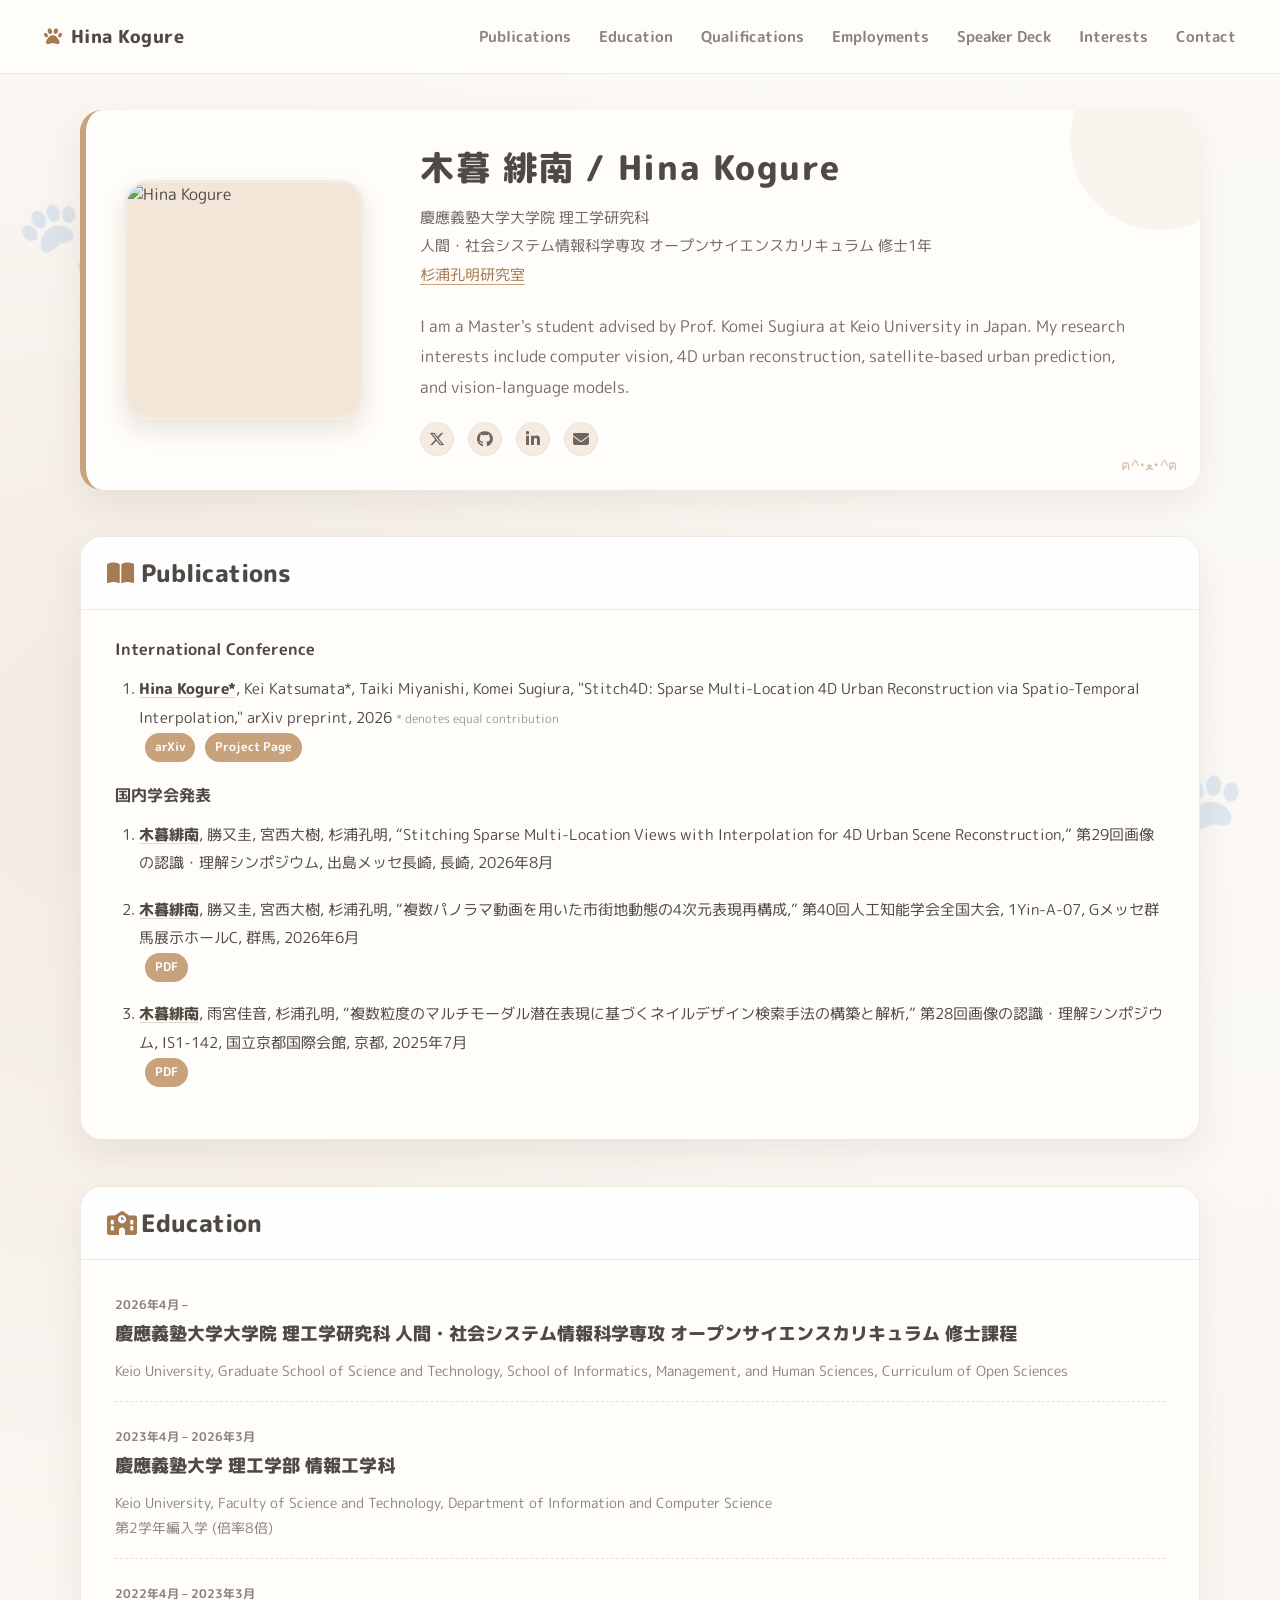
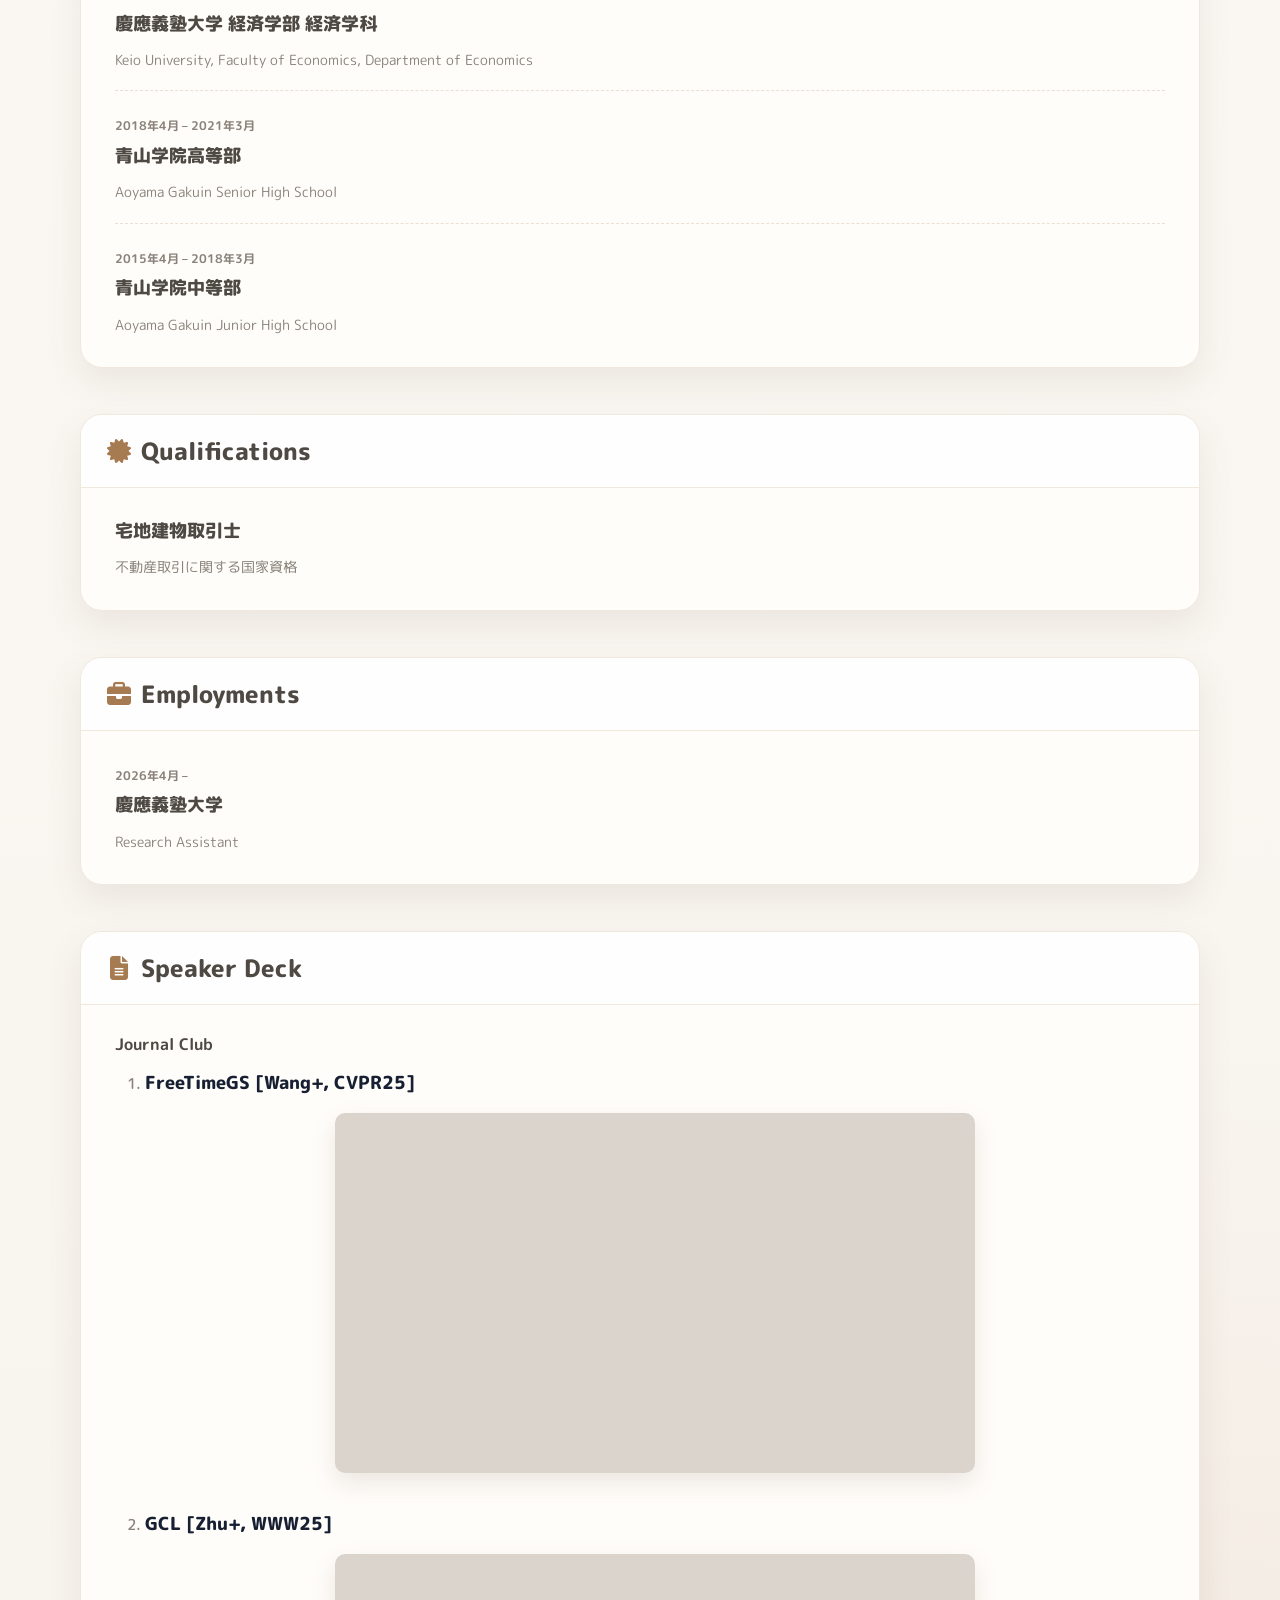
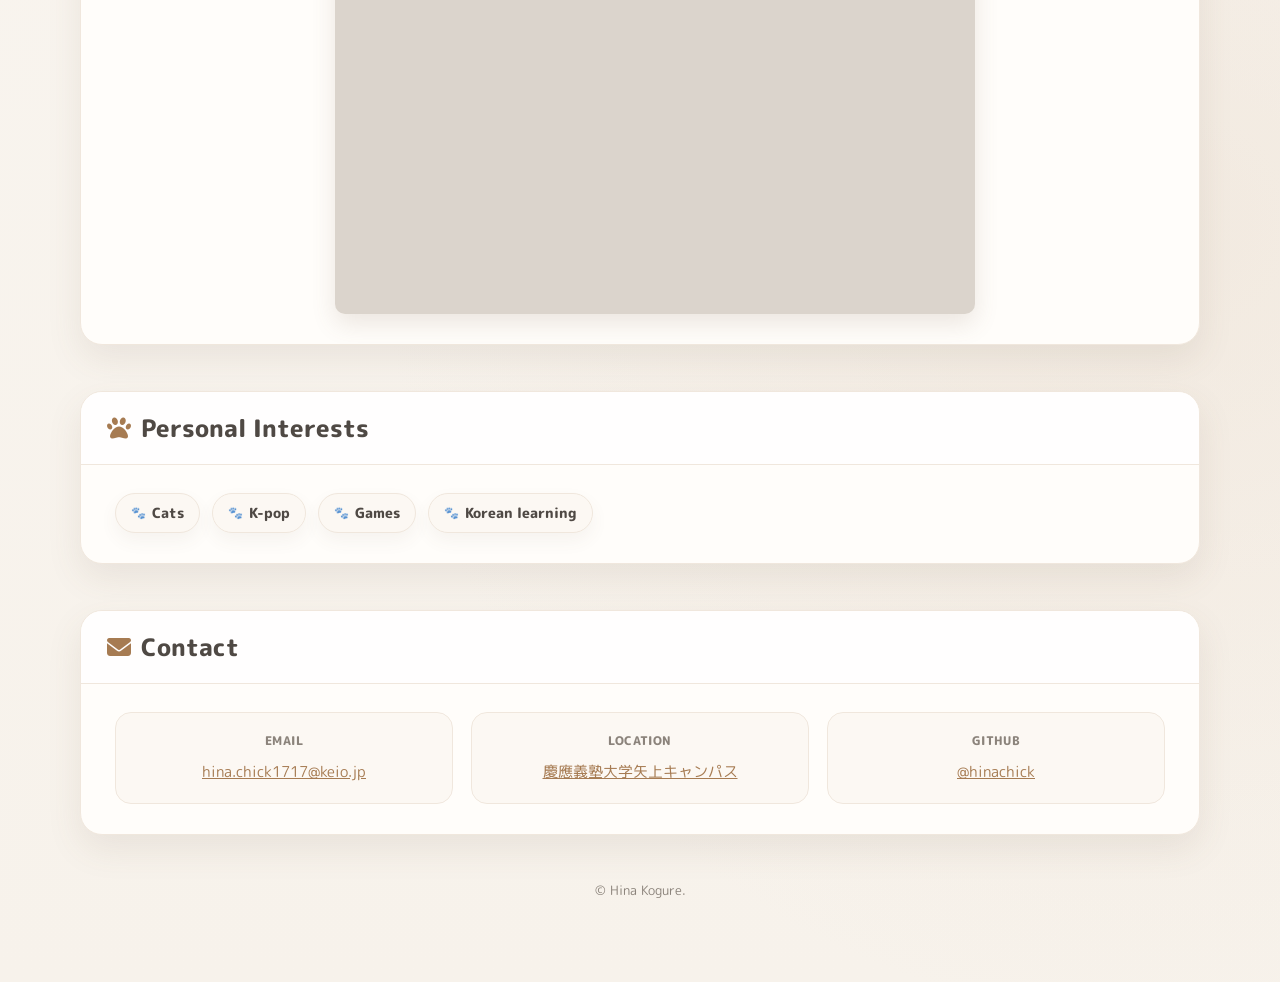
==== index_ver1.html @ 68225195 "update index" ====
<!DOCTYPE html>
<html lang="ja">
<head>
  <meta charset="UTF-8">
  <meta name="viewport" content="width=device-width, initial-scale=1">
  <title>木暮 緋南 / Hina Kogure | Keio University</title>

  <meta name="description" content="木暮緋南（木暮 緋南 / Hina Kogure）のプロフィールページです。慶應義塾大学大学院 理工学研究科に所属し、コンピュータビジョン、4D都市再構成、衛星画像を用いた都市予測、Vision-Language Modelsを研究しています。">

  <meta name="robots" content="index, follow">
  <link rel="canonical" href="https://hinachick.github.io/profile/">
  <link rel="icon" type="image/png" href="images/cat_foot.png" sizes="192x192">
  <link rel="apple-touch-icon" href="images/cat_foot.png">

  <meta property="og:title" content="木暮 緋南 / Hina Kogure">
  <meta property="og:description" content="Keio University graduate student. Research interests include computer vision, 4D urban reconstruction, satellite-based urban prediction, and vision-language models.">
  <meta property="og:type" content="website">
  <meta property="og:url" content="https://hinachick.github.io/profile/">

  <link href="https://fonts.googleapis.com/css2?family=M+PLUS+Rounded+1c:wght@400;500;700;800&display=swap" rel="stylesheet">
  <link rel="stylesheet" href="https://cdnjs.cloudflare.com/ajax/libs/font-awesome/6.5.0/css/all.min.css">

  <style>
    :root {
      --bg: #f8f4ef;
      --card: #fffdfa;
      --text: #4f4944;
      --muted: #8b837b;
      --accent: #c7a27c;
      --accent-dark: #a67b52;
      --accent-light: #e7d8c8;
      --soft: #f0e7dd;
      --shadow: 0 14px 35px rgba(110, 90, 70, 0.10);
    }

    * {
      box-sizing: border-box;
    }

    html {
      scroll-behavior: smooth;
      scroll-padding-top: 50px;
    }

    body {
      margin: 0;
      font-family: "M PLUS Rounded 1c", sans-serif;
      color: var(--text);
      background:
        radial-gradient(circle at 10% 18%, rgba(199, 162, 124, 0.16), transparent 24%),
        radial-gradient(circle at 92% 82%, rgba(231, 216, 200, 0.35), transparent 22%),
        linear-gradient(180deg, #fcfaf7 0%, #f7f2eb 100%);
      min-height: 100vh;
      position: relative;
    }

    body::before,
    body::after {
      position: fixed;
      z-index: -1;
      pointer-events: none;
      color: rgba(166, 123, 82, 0.12);
      font-size: 92px;
    }

    body::before {
      content: "🐾";
      left: 18px;
      top: 170px;
      transform: rotate(-14deg);
    }

    body::after {
      content: "🐾";
      right: 28px;
      bottom: 54px;
      transform: rotate(10deg);
      font-size: 108px;
    }

    a {
      color: var(--accent-dark);
    }

    .topbar {
      position: sticky;
      top: 0;
      z-index: 10;
      height: 74px;
      padding: 0 44px;
      display: flex;
      align-items: center;
      justify-content: space-between;
      background: rgba(255, 253, 250, 0.90);
      backdrop-filter: blur(14px);
      border-bottom: 1px solid var(--soft);
    }

    .brand {
      font-size: 18px;
      font-weight: 800;
      letter-spacing: 0.03em;
      color: var(--text);
      text-decoration: none;
      display: inline-flex;
      align-items: center;
      gap: 8px;
    }

    .brand i {
      color: var(--accent-dark);
    }

    .topnav {
      display: flex;
      gap: 28px;
      align-items: center;
    }

    .topnav a {
      color: var(--muted);
      text-decoration: none;
      font-size: 15px;
      font-weight: 700;
      transition: 0.2s ease;
    }

    .topnav a:hover {
      color: var(--accent-dark);
    }

    .page {
      width: min(1120px, calc(100% - 44px));
      margin: 36px auto 80px;
    }

    .hero {
      display: grid;
      grid-template-columns: 260px 1fr;
      gap: 36px;
      align-items: center;
      background: var(--card);
      border-left: 6px solid var(--accent);
      border-radius: 22px;
      padding: 34px 38px;
      box-shadow: var(--shadow);
      position: relative;
      overflow: hidden;
    }

    .hero::before {
      content: "";
      position: absolute;
      width: 180px;
      height: 180px;
      border-radius: 50%;
      background: rgba(199, 162, 124, 0.10);
      right: -50px;
      top: -60px;
    }

    .hero::after {
      content: "ฅ^•ﻌ•^ฅ";
      position: absolute;
      right: 22px;
      bottom: 14px;
      font-size: 14px;
      color: rgba(166, 123, 82, 0.50);
      letter-spacing: 0.04em;
    }

    .photo {
      width: 240px;
      height: 240px;
      border-radius: 24px;
      overflow: hidden;
      background: #f1e6d8;
      box-shadow: 0 10px 24px rgba(120, 95, 70, 0.16);
      border: 3px solid #f5ede4;
    }

    .photo img {
      width: 100%;
      height: 100%;
      object-fit: cover;
      object-position: center 30%;
      display: block;
    }

    .hero-text {
      position: relative;
      z-index: 1;
    }

    h1 {
      margin: 0 0 12px;
      font-size: 34px;
      letter-spacing: 0.05em;
      color: var(--text);
      font-weight: 800;
      line-height: 1.4;
    }

    .jp-info {
      margin: 0 0 14px;
      line-height: 1.9;
      font-size: 15px;
      color: #6f675f;
    }

    .lab-link {
      color: var(--accent-dark);
      text-decoration: underline;
      text-underline-offset: 4px;
      text-decoration-color: var(--accent);
    }

    .intro {
      margin: 22px 0 20px;
      font-size: 16px;
      line-height: 1.9;
      color: #756d66;
      max-width: 720px;
    }

    .icons {
      display: flex;
      gap: 14px;
      align-items: center;
      margin-top: 8px;
    }

    .icons a {
      width: 34px;
      height: 34px;
      border-radius: 50%;
      display: grid;
      place-items: center;
      color: #6e665d;
      background: #f4ece3;
      text-decoration: none;
      transition: 0.2s ease;
      border: 1px solid #efe2d3;
    }

    .icons a:hover {
      color: white;
      background: var(--accent-dark);
      transform: translateY(-2px);
    }

    .section {
      margin-top: 46px;
      background: var(--card);
      border-radius: 22px;
      box-shadow: var(--shadow);
      border: 1px solid var(--soft);
      overflow: hidden;
      scroll-margin-top: 50px;
    }

    .section-title {
      margin: 0;
      padding: 18px 26px;
      font-size: 24px;
      font-weight: 800;
      color: var(--text);
      border-bottom: 1px solid var(--soft);
      background: rgba(255, 255, 255, 0.78);
      display: flex;
      align-items: center;
      gap: 10px;
    }

    .section-title i {
      color: var(--accent-dark);
      width: 24px;
      text-align: center;
    }

    .section-body {
      padding: 28px 34px 30px;
    }

    .subheading {
      font-size: 16px;
      color: var(--text);
      margin: 0 0 14px 0;
      font-weight: 700;
    }

    .pub-list {
      margin: 0 0 22px 0;
      padding-left: 24px;
    }

    .pub-list li {
      margin-bottom: 18px;
      line-height: 1.9;
      font-size: 15px;
      color: var(--text);
    }

    .pub-list strong {
      color: var(--text);
      font-weight: 800;
      text-decoration: underline;
      text-decoration-color: var(--accent-light);
      text-underline-offset: 3px;
    }

    .tag {
      display: inline-block;
      margin-left: 6px;
      padding: 3px 10px;
      border-radius: 999px;
      background: var(--accent);
      color: white;
      font-size: 12px;
      font-weight: 700;
      text-decoration: none;
      vertical-align: middle;
    }

    .tag:hover {
      background: var(--accent-dark);
    }

    .mini-card {
      padding: 18px 0;
      border-bottom: 1px dashed #eadfd2;
    }

    .mini-card:last-child {
      border-bottom: none;
      padding-bottom: 0;
    }

    .mini-card:first-child {
      padding-top: 0;
    }

    .mini-card h3 {
      margin: 0 0 8px;
      color: var(--text);
      font-size: 18px;
      font-weight: 800;
      line-height: 1.7;
    }

    .mini-card .date {
      font-size: 12px;
      color: var(--muted);
      font-weight: 700;
      display: inline-block;
      margin-bottom: 4px;
    }

    .mini-card p,
    .mini-card li {
      margin: 0;
      font-size: 14px;
      line-height: 1.8;
      color: var(--muted);
    }

    .interest-list {
      display: flex;
      flex-wrap: wrap;
      gap: 12px;
    }

    .interest-list span {
      display: inline-flex;
      align-items: center;
      gap: 6px;
      padding: 9px 15px;
      border-radius: 999px;
      background: #fcf8f3;
      border: 1px solid var(--soft);
      color: var(--text);
      font-size: 14px;
      font-weight: 800;
      box-shadow: 0 8px 18px rgba(110, 90, 70, 0.06);
    }

    .interest-list span::before {
      content: "🐾";
      font-size: 12px;
      opacity: 0.72;
    }

    .contact-grid {
      display: grid;
      grid-template-columns: repeat(3, minmax(0, 1fr));
      gap: 18px;
    }

    .contact-card {
      background: #fcf8f3;
      border: 1px solid var(--soft);
      border-radius: 16px;
      padding: 18px 16px;
      text-align: center;
    }

    .contact-card .label {
      font-size: 12px;
      color: var(--muted);
      margin: 0 0 8px 0;
      text-transform: uppercase;
      font-weight: 800;
      letter-spacing: 0.04em;
    }

    .contact-card p {
      margin: 0;
      font-size: 15px;
      line-height: 1.7;
      word-break: break-word;
    }

    .footer {
      text-align: center;
      margin-top: 44px;
      color: var(--muted);
      font-size: 13px;
      line-height: 1.8;
    }

    .deck-list {
      margin: 0;
      padding-left: 30px;
    }

    .deck-list > li {
      margin-bottom: 38px;
      color: var(--muted);
      font-size: 15px;
      font-weight: 500;
    }

    .deck-list > li:last-child {
      margin-bottom: 0;
    }

    .deck-title {
      margin: 0 0 18px;
      font-size: 18px;
      line-height: 1.4;
      font-weight: 800;
    }

    .deck-title a {
      position: relative;
      display: inline-block;
      color: #172033;
      text-decoration: none;
      transition: 0.2s ease;
    }

    .deck-title a::after {
      content: "";
      position: absolute;
      left: 0;
      bottom: -4px;
      width: 100%;
      height: 3px;
      background: var(--accent-dark);
      transform: scaleX(0);
      transform-origin: left;
      opacity: 0;
      transition: transform 0.25s ease, opacity 0.25s ease;
    }

    .deck-title a:hover {
      color: var(--accent-dark);
    }

    .deck-title a:hover::after {
      transform: scaleX(1);
      opacity: 1;
    }

    .deck-thumb {
      width: min(70%, 640px);
      aspect-ratio: 16 / 9;
      position: relative;
      border-radius: 10px;
      overflow: hidden;
      background: #f4ece3;
      box-shadow: 0 10px 24px rgba(120, 95, 70, 0.14);
      margin: 0 auto;
    }

    .deck-thumb .speakerdeck-iframe {
      position: absolute;
      inset: 0;
      width: 100% !important;
      height: 100% !important;
      border: 0 !important;
      display: block;
      border-radius: 10px;
      box-shadow: none !important;
    }

    @media (max-width: 820px) {
      .deck-list {
        padding-left: 22px;
      }

      .deck-thumb {
        width: 100%;
      }

      .deck-title {
        font-size: 18px;
      }
    }

    @media (max-width: 900px) {
      .contact-grid {
        grid-template-columns: 1fr;
      }
    }

    @media (max-width: 820px) {
      html {
        scroll-padding-top: 130px;
      }

      .section {
        scroll-margin-top: 130px;
      }

      .topbar {
        height: auto;
        padding: 18px 22px;
        flex-direction: column;
        gap: 12px;
      }

      .topnav {
        flex-wrap: wrap;
        justify-content: center;
        gap: 14px 20px;
      }

      .page {
        width: min(100% - 24px, 1120px);
        margin-top: 24px;
      }

      .hero {
        grid-template-columns: 1fr;
        text-align: center;
        padding: 28px 22px;
      }

      .hero::after {
        display: none;
      }

      .photo {
        margin: 0 auto;
        width: 220px;
        height: 220px;
      }

      .icons {
        justify-content: center;
      }

      .section-body {
        padding: 24px 22px 26px;
      }
    }
  </style>
</head>

<body>
  <header class="topbar">
    <a class="brand" href="#top">
      <i class="fa-solid fa-paw"></i>
      Hina Kogure
    </a>

    <nav class="topnav">
      <a href="#publications">Publications</a>
      <a href="#education">Education</a>
      <a href="#qualifications">Qualifications</a>
      <a href="#work">Employments</a>
      <a href="#speakerdeck">Speaker Deck</a>
      <a href="#interests">Interests</a>
      <a href="#contact">Contact</a>
    </nav>
  </header>

  <main id="top" class="page">
    <section class="hero">
      <div class="photo">
        <img src="images/profile.jpg" alt="Hina Kogure">
      </div>

      <div class="hero-text">
        <h1>木暮 緋南 / Hina Kogure</h1>

        <p class="jp-info">
          慶應義塾大学大学院 理工学研究科<br>
          人間・社会システム情報科学専攻 オープンサイエンスカリキュラム 修士1年<br>
          <a class="lab-link" href="https://smilab.org/">杉浦孔明研究室</a>
        </p>

        <p class="intro">
          I am a Master&apos;s student advised by Prof. Komei Sugiura at Keio University in Japan.
          My research interests include computer vision, 4D urban reconstruction,
          satellite-based urban prediction, and vision-language models.
        </p>

        <div class="icons">
          <a href="https://x.com/koguhina?s=21&t=QMdFX69dvNEB9xSfCIvuYQ" aria-label="X"><i class="fa-brands fa-x-twitter"></i></a>
          <a href="https://github.com/hinachick" aria-label="GitHub"><i class="fa-brands fa-github"></i></a>
          <a href="https://www.linkedin.com/in/hina-kogure-a66ba0412/?isSelfProfile=true" aria-label="LinkedIn"><i class="fa-brands fa-linkedin-in"></i></a>
          <a href="mailto:hina.chick1717@keio.jp" aria-label="Email"><i class="fa-solid fa-envelope"></i></a>
        </div>
      </div>
    </section>

    <section id="publications" class="section">
      <h2 class="section-title">
        <i class="fa-solid fa-book-open"></i>
        Publications
      </h2>

      <div class="section-body">
        <h3 class="subheading">International Conference</h3>
        <ol class="pub-list">
          <li>
            <strong>Hina Kogure*</strong>, Kei Katsumata*, Taiki Miyanishi, Komei Sugiura,
            "Stitch4D: Sparse Multi-Location 4D Urban Reconstruction via Spatio-Temporal Interpolation,"
            arXiv preprint, 2026
            <span style="font-size: 12px; color: #999;">* denotes equal contribution</span>
            <br>
            <a class="tag" href="https://arxiv.org/abs/2604.07923" target="_blank">arXiv</a>
            <a class="tag" href="https://stitch4d-project-page.vercel.app/" target="_blank">Project Page</a>
          </li>
        </ol>

        <h3 class="subheading">国内学会発表</h3>
        <ol class="pub-list">
          <li>
            <strong>木暮緋南</strong>, 勝又圭, 宮西大樹, 杉浦孔明,
            “Stitching Sparse Multi-Location Views with Interpolation for 4D Urban Scene Reconstruction,”
            第29回画像の認識・理解シンポジウム, 出島メッセ長崎, 長崎, 2026年8月
          </li>

          <li>
            <strong>木暮緋南</strong>, 勝又圭, 宮西大樹, 杉浦孔明,
            “複数パノラマ動画を用いた市街地動態の4次元表現再構成,”
            第40回人工知能学会全国大会, 1Yin-A-07, Gメッセ群馬展示ホールC, 群馬, 2026年6月
            <br>
            <a class="tag" href="https://smilab.org/pdf/2026/2026-06-09T19:41:54+09:00_Hina_Kogure.pdf" target="_blank">PDF</a>
          </li>

          <li>
            <strong>木暮緋南</strong>, 雨宮佳音, 杉浦孔明,
            “複数粒度のマルチモーダル潜在表現に基づくネイルデザイン検索手法の構築と解析,”
            第28回画像の認識・理解シンポジウム, IS1-142, 国立京都国際会館, 京都, 2025年7月
            <br>
            <a class="tag" href="https://smilab.org/pdf/2025/2025-08-05T00:50:38+09:00_Hina_Kogure.pdf" target="_blank">PDF</a>
          </li>
        </ol>
      </div>
    </section>

    <section id="education" class="section">
      <h2 class="section-title">
        <i class="fa-solid fa-school"></i>
        Education
      </h2>

      <div class="section-body">
        <div class="mini-card">
          <h3>
            <span class="date">2026年4月 –</span><br>
            慶應義塾大学大学院 理工学研究科 人間・社会システム情報科学専攻 オープンサイエンスカリキュラム 修士課程
          </h3>
          <p>Keio University, Graduate School of Science and Technology, School of Informatics, Management, and Human Sciences, Curriculum of Open Sciences</p>
        </div>

        <div class="mini-card">
          <h3>
            <span class="date">2023年4月 – 2026年3月</span><br>
            慶應義塾大学 理工学部 情報工学科
          </h3>
          <p>Keio University, Faculty of Science and Technology, Department of Information and Computer Science</p>
          <p>第2学年編入学 (倍率8倍)</p>
        </div>

        <div class="mini-card">
          <h3>
            <span class="date">2022年4月 – 2023年3月</span><br>
            慶應義塾大学 経済学部 経済学科
          </h3>
          <p>Keio University, Faculty of Economics, Department of Economics</p>
        </div>

        <div class="mini-card">
          <h3>
            <span class="date">2018年4月 – 2021年3月</span><br>
            青山学院高等部
          </h3>
          <p>Aoyama Gakuin Senior High School</p>
        </div>

        <div class="mini-card">
          <h3>
            <span class="date">2015年4月 – 2018年3月</span><br>
            青山学院中等部
          </h3>
          <p>Aoyama Gakuin Junior High School</p>
        </div>
      </div>
    </section>

    <section id="qualifications" class="section">
      <h2 class="section-title">
        <i class="fa-solid fa-certificate"></i>
        Qualifications
      </h2>

      <div class="section-body">
        <div class="mini-card">
          <h3>宅地建物取引士</h3>
          <p>不動産取引に関する国家資格</p>
        </div>
      </div>
    </section>

    <section id="work" class="section">
      <h2 class="section-title">
        <i class="fa-solid fa-briefcase"></i>
        Employments
      </h2>

      <div class="section-body">
        <div class="mini-card">
          <h3>
            <span class="date">2026年4月 –</span><br>
            慶應義塾大学
          </h3>
          <p>Research Assistant</p>
        </div>
      </div>
    </section>

    <section id="speakerdeck" class="section">
      <h2 class="section-title">
        <i class="fa-solid fa-file-lines"></i>
        Speaker Deck
      </h2>

      <div class="section-body">
        <h3 class="subheading">Journal Club</h3>
        <ol class="deck-list">
          <li>
            <h3 class="deck-title">
              <a href="https://speakerdeck.com/keio_smilab/journal-club-freetimegs-free-gaussian-primitives-at-anytime-and-anywhere-for-dynamic-scene-reconstruction" target="_blank">
                FreeTimeGS [Wang+, CVPR25]
              </a>
            </h3>

            <div class="deck-thumb">
              <iframe class="speakerdeck-iframe" frameborder="0" src="https://speakerdeck.com/player/a5a41c2ad1b3442493ae348d7340e090" title="[Journal club] FreeTimeGS: Free Gaussian Primitives at Anytime and Anywhere for  Dynamic Scene Reconstruction" allowfullscreen="true" allow="web-share" style="border: 0px; background: padding-box padding-box rgba(0, 0, 0, 0.1); margin: 0px; padding: 0px; border-radius: 6px; box-shadow: rgba(0, 0, 0, 0.2) 0px 5px 40px; width: 100%; height: auto; aspect-ratio: 560 / 315;" data-ratio="1.7777777777777777"></iframe>
            </div>
          </li>

          <li>
            <h3 class="deck-title">
              <a href="https://speakerdeck.com/keio_smilab/journal-club-generalized-contrastive-learning-for-multi-modal-retrieval-and-ranking" target="_blank">
                GCL [Zhu+, WWW25]
              </a>
            </h3>

            <div class="deck-thumb">
              <iframe class="speakerdeck-iframe" frameborder="0" src="https://speakerdeck.com/player/e6f7b73b9ecd4a1e921a90fb2e3944c3" title="[Journal club] Generalized Contrastive Learning for Multi-Modal Retrieval and Ranking" allowfullscreen="true" allow="web-share" style="border: 0px; background: padding-box padding-box rgba(0, 0, 0, 0.1); margin: 0px; padding: 0px; border-radius: 6px; box-shadow: rgba(0, 0, 0, 0.2) 0px 5px 40px; width: 100%; height: auto; aspect-ratio: 560 / 315;" data-ratio="1.7777777777777777"></iframe>
            </div>
          </li>
        </ol>
      </div>
    </section>

    <section id="interests" class="section">
      <h2 class="section-title">
        <i class="fa-solid fa-paw"></i>
        Personal Interests
      </h2>

      <div class="section-body">
        <div class="interest-list">
          <span>Cats</span>
          <span>K-pop</span>
          <span>Games</span>
          <span>Korean learning</span>
        </div>
      </div>
    </section>

    <section id="contact" class="section">
      <h2 class="section-title">
        <i class="fa-solid fa-envelope"></i>
        Contact
      </h2>

      <div class="section-body">
        <div class="contact-grid">
          <div class="contact-card">
            <p class="label">Email</p>
            <p><a href="mailto:hina.chick1717[at]keio.jp">hina.chick1717@keio.jp</a></p>
          </div>

          <div class="contact-card">
            <p class="label">Location</p>
            <p><a href="https://www.google.ca/maps/place/%E6%85%B6%E6%87%89%E7%BE%A9%E5%A1%BE%E5%A4%A7%E5%AD%A6+%E7%9F%A2%E4%B8%8A%E3%82%AD%E3%83%A3%E3%83%B3%E3%83%91%E3%82%B9/@35.5553149,139.6520464,17z/data=!3m1!4b1!4m6!3m5!1s0x60185f9c5d6e11e5:0x2781d6958786ab3a!8m2!3d35.5553149!4d139.6546213!16s%2Fg%2F1tf9n6rd?entry=ttu&g_ep=EgoyMDI1MDUyMS4wIKXMDSoASAFQAw%3D%3D" target="_blank">慶應義塾大学矢上キャンパス</a></p>
          </div>

          <div class="contact-card">
            <p class="label">GitHub</p>
            <p><a href="https://github.com/hinachick">@hinachick</a></p>
          </div>
        </div>
      </div>
    </section>

    <footer class="footer">
      © Hina Kogure.<br>
    </footer>
  </main>
</body>
</html>
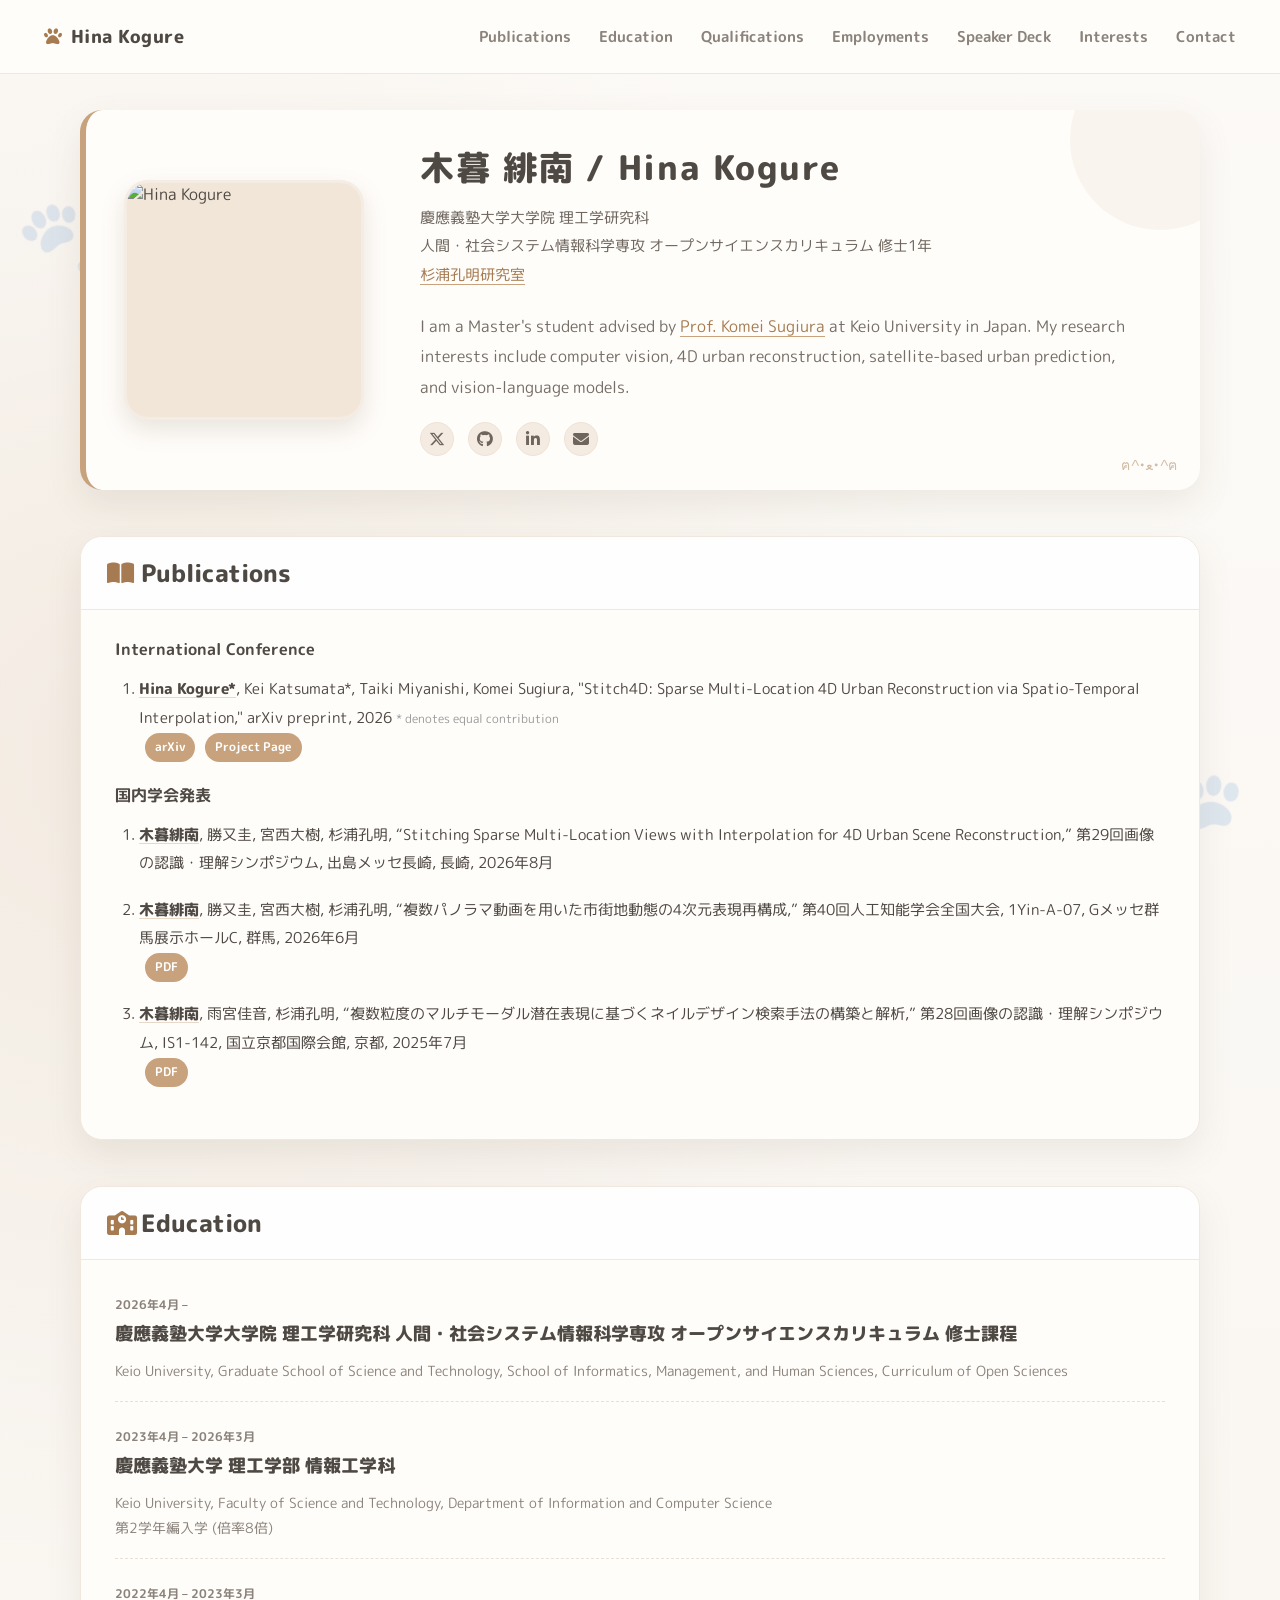
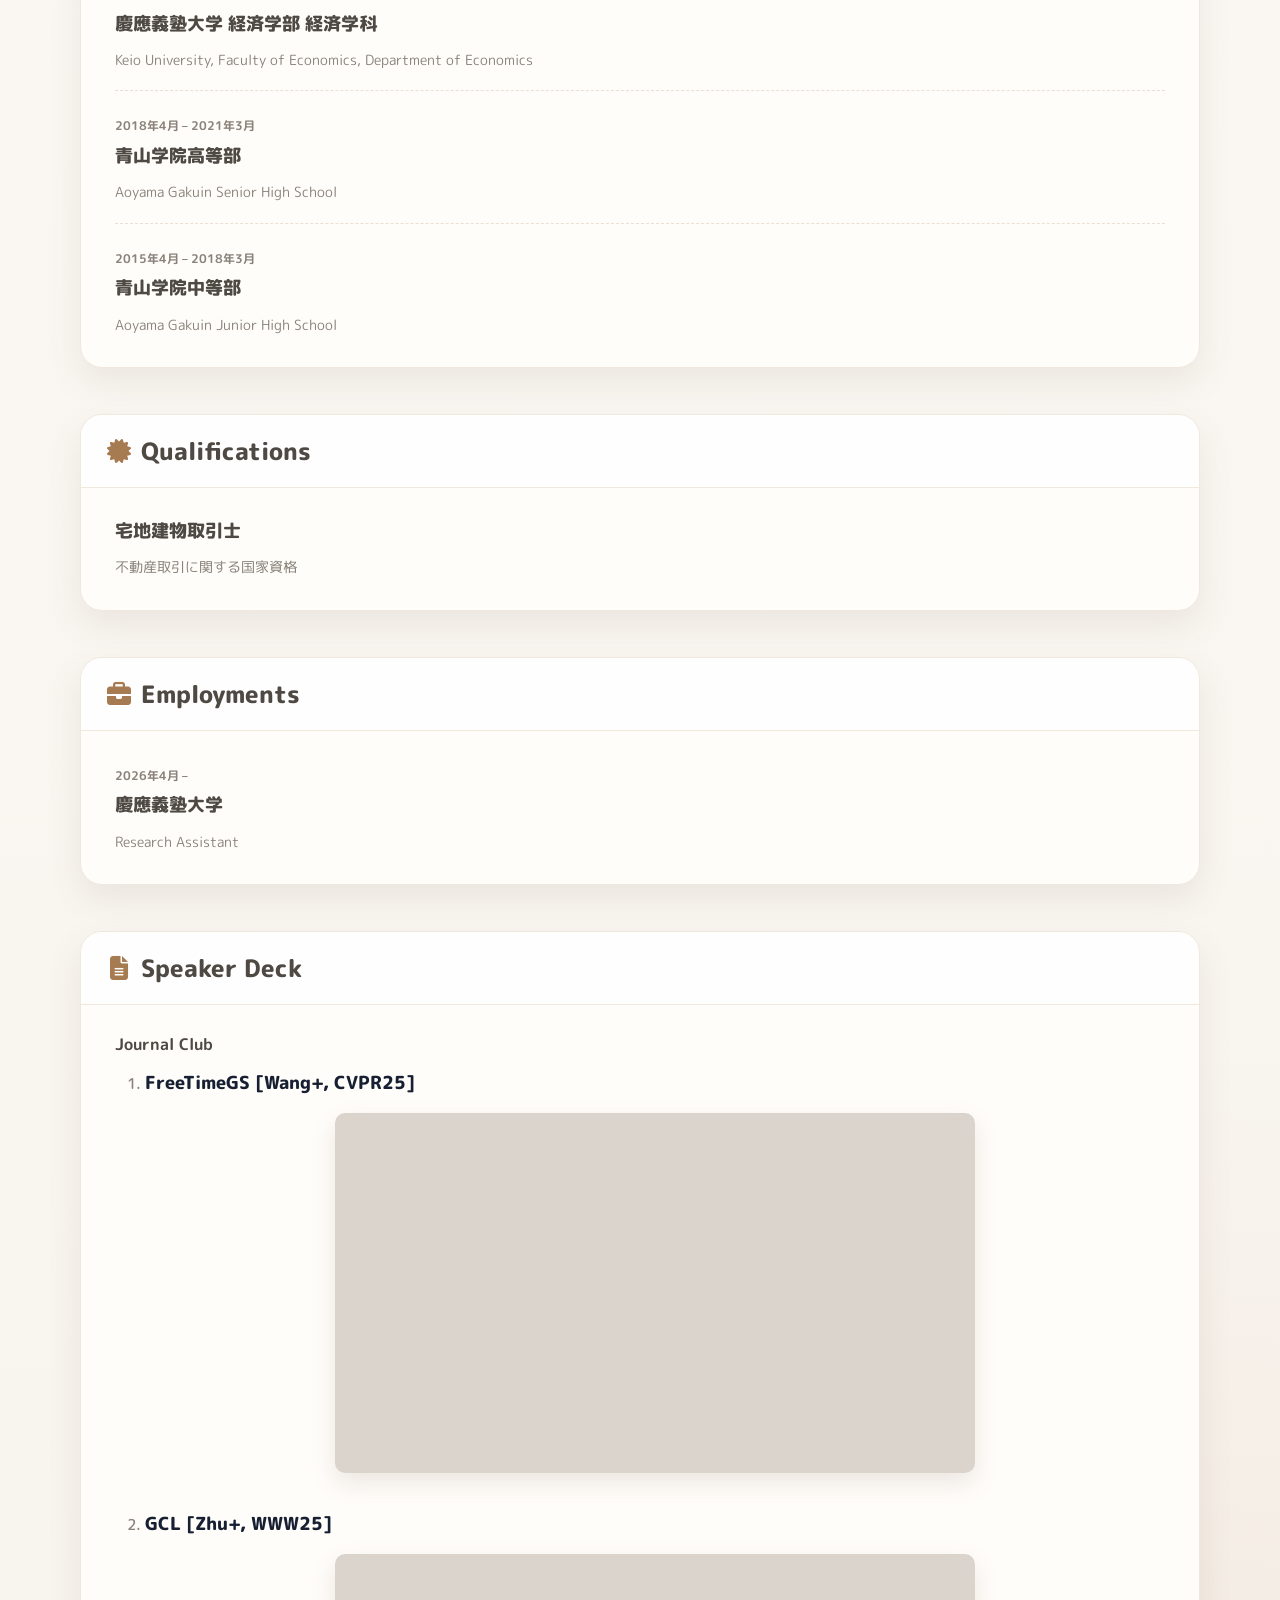
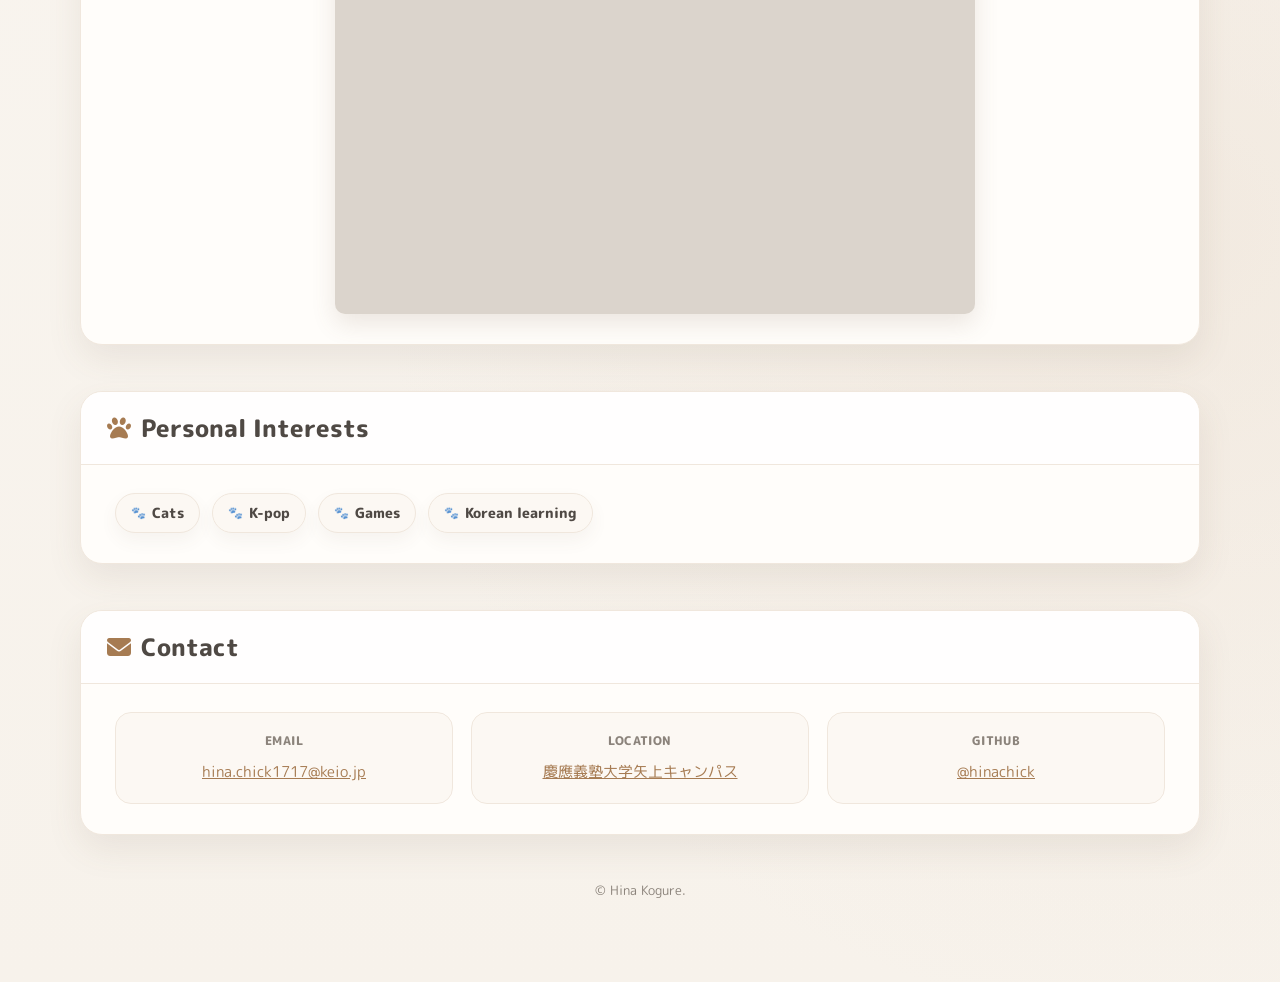
==== commit cf5d5771: "add awards" ====
--- a/index_ver1.html
+++ b/index_ver1.html
@@ -19,6 +19,8 @@
 
   <link href="https://fonts.googleapis.com/css2?family=M+PLUS+Rounded+1c:wght@400;500;700;800&display=swap" rel="stylesheet">
   <link rel="stylesheet" href="https://cdnjs.cloudflare.com/ajax/libs/font-awesome/6.5.0/css/all.min.css">
+
+  <meta name="google-site-verification" content="BqrMZA2ItExdCFyvwbq7PyS2-a0EqICRgRNxQ_u792Q" />
 
   <style>
     :root {
@@ -612,7 +614,7 @@
         </p>
 
         <p class="intro">
-          I am a Master&apos;s student advised by Prof. Komei Sugiura at Keio University in Japan.
+          I am a Master&apos;s student advised by <a class="lab-link" href="https://komeisugiura.jp/" target="_blank" rel="noopener noreferrer">Prof. Komei Sugiura</a> at Keio University in Japan.
           My research interests include computer vision, 4D urban reconstruction,
           satellite-based urban prediction, and vision-language models.
         </p>
